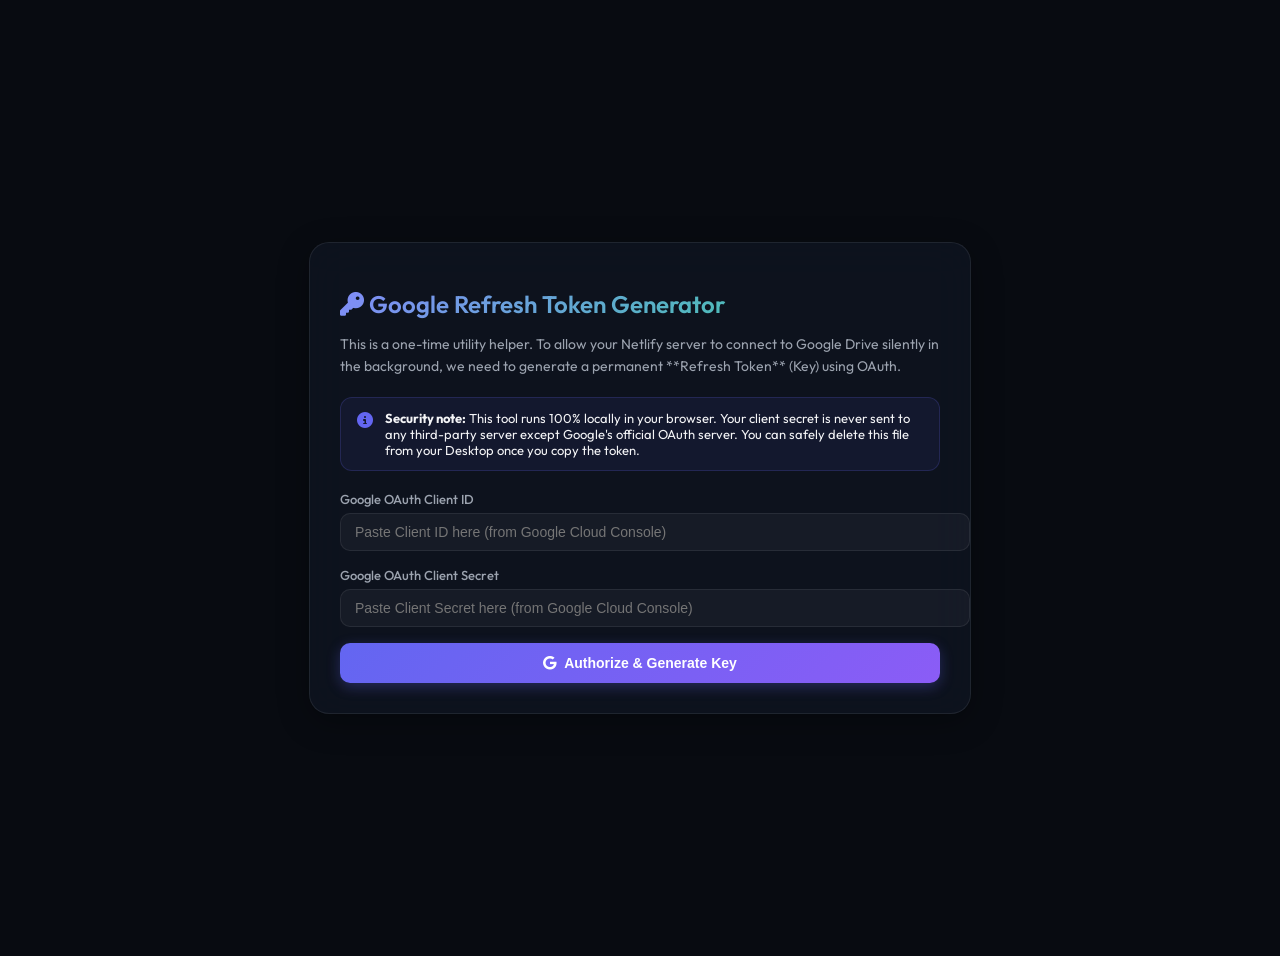
==== setup.html @ aa2fd5ef "Initial commit with serverless setup" ====
<!DOCTYPE html>
<html lang="en">
<head>
    <meta charset="UTF-8">
    <meta name="viewport" content="width=device-width, initial-scale=1.0">
    <title>Mihir's Private Cloud - Setup Helper</title>
    <link rel="preconnect" href="https://fonts.googleapis.com">
    <link rel="preconnect" href="https://fonts.gstatic.com" crossorigin>
    <link href="https://fonts.googleapis.com/css2?family=Outfit:wght@300;400;500;600;700&display=swap" rel="stylesheet">
    <link rel="stylesheet" href="https://cdnjs.cloudflare.com/ajax/libs/font-awesome/6.4.0/css/all.min.css">
    <style>
        :root {
            --bg-primary: #080B11;
            --bg-card: rgba(17, 24, 39, 0.6);
            --border-color: rgba(255, 255, 255, 0.08);
            --text-primary: #F3F4F6;
            --text-secondary: #9CA3AF;
            --accent-indigo: #6366F1;
            --accent-green: #10B981;
            --accent-red: #EF4444;
        }

        body {
            background-color: var(--bg-primary);
            color: var(--text-primary);
            font-family: 'Outfit', sans-serif;
            min-height: 100vh;
            display: flex;
            justify-content: center;
            align-items: center;
            padding: 20px;
        }

        .setup-card {
            background: var(--bg-card);
            border: 1px solid var(--border-color);
            border-radius: 20px;
            padding: 30px;
            max-width: 600px;
            width: 100%;
            box-shadow: 0 8px 32px 0 rgba(0, 0, 0, 0.3);
            backdrop-filter: blur(20px);
        }

        h1 {
            font-size: 24px;
            font-weight: 600;
            margin-bottom: 10px;
            background: linear-gradient(135deg, #818CF8, #34D399);
            -webkit-background-clip: text;
            -webkit-text-fill-color: transparent;
        }

        p {
            color: var(--text-secondary);
            font-size: 14px;
            line-height: 1.6;
            margin-bottom: 20px;
        }

        .alert-box {
            background: rgba(99, 102, 241, 0.08);
            border: 1px solid rgba(99, 102, 241, 0.2);
            padding: 12px 16px;
            border-radius: 12px;
            font-size: 13px;
            color: var(--text-primary);
            margin-bottom: 20px;
            display: flex;
            gap: 12px;
            align-items: flex-start;
        }

        .alert-box i {
            color: var(--accent-indigo);
            font-size: 16px;
            margin-top: 2px;
        }

        .form-group {
            margin-bottom: 16px;
        }

        label {
            display: block;
            font-size: 13px;
            font-weight: 500;
            color: var(--text-secondary);
            margin-bottom: 6px;
        }

        input {
            width: 100%;
            background: rgba(255, 255, 255, 0.04);
            border: 1px solid var(--border-color);
            border-radius: 10px;
            padding: 10px 14px;
            color: var(--text-primary);
            font-size: 14px;
            transition: 0.2s ease;
        }

        input:focus {
            outline: none;
            border-color: var(--accent-indigo);
            background: rgba(255, 255, 255, 0.08);
        }

        .btn {
            width: 100%;
            background: linear-gradient(135deg, var(--accent-indigo) 0%, #8B5CF6 100%);
            color: #ffffff;
            font-size: 14px;
            font-weight: 600;
            padding: 12px;
            border-radius: 10px;
            border: none;
            cursor: pointer;
            display: flex;
            align-items: center;
            justify-content: center;
            gap: 8px;
            transition: 0.2s ease;
            box-shadow: 0 4px 14px rgba(99, 102, 241, 0.3);
        }

        .btn:hover {
            transform: translateY(-2px);
            box-shadow: 0 6px 20px rgba(99, 102, 241, 0.45);
        }

        .result-box {
            margin-top: 24px;
            border-top: 1px solid rgba(255, 255, 255, 0.08);
            padding-top: 20px;
            display: none;
        }

        .result-box.active {
            display: block;
        }

        .token-container {
            background: rgba(16, 185, 129, 0.05);
            border: 1px dashed var(--accent-green);
            padding: 14px;
            border-radius: 12px;
            word-break: break-all;
            font-family: monospace;
            font-size: 13px;
            color: var(--accent-green);
            margin-top: 10px;
            user-select: all;
            position: relative;
        }

        .copy-hint {
            font-size: 11px;
            color: var(--text-secondary);
            margin-top: 6px;
        }
    </style>
    <script src="https://accounts.google.com/gsi/client"></script>
</head>
<body>
    <div class="setup-card">
        <h1><i class="fa-solid fa-key"></i> Google Refresh Token Generator</h1>
        <p>This is a one-time utility helper. To allow your Netlify server to connect to Google Drive silently in the background, we need to generate a permanent **Refresh Token** (Key) using OAuth.</p>
        
        <div class="alert-box">
            <i class="fa-solid fa-circle-info"></i>
            <div>
                <strong>Security note:</strong> This tool runs 100% locally in your browser. Your client secret is never sent to any third-party server except Google's official OAuth server. You can safely delete this file from your Desktop once you copy the token.
            </div>
        </div>

        <div class="form-group">
            <label for="clientId">Google OAuth Client ID</label>
            <input type="text" id="clientId" placeholder="Paste Client ID here (from Google Cloud Console)">
        </div>

        <div class="form-group">
            <label for="clientSecret">Google OAuth Client Secret</label>
            <input type="password" id="clientSecret" placeholder="Paste Client Secret here (from Google Cloud Console)">
        </div>

        <button class="btn" id="authBtn" onclick="startAuthFlow()">
            <i class="fa-brands fa-google"></i> Authorize & Generate Key
        </button>

        <div class="result-box" id="resultBox">
            <h3><i class="fa-solid fa-circle-check" style="color: var(--accent-green);"></i> Refresh Token Generated Successfully!</h3>
            <p>Copy the code block below and save it as your **`GD_REFRESH_TOKEN`** in the Netlify Environment Variables.</p>
            <div class="token-container" id="tokenOutput">Fetching token...</div>
            <div class="copy-hint">Double-click the green code block to select and copy the entire key.</div>
        </div>
    </div>

    <script>
        let client;

        function startAuthFlow() {
            const clientId = document.getElementById('clientId').value.trim();
            const clientSecret = document.getElementById('clientSecret').value.trim();

            if (!clientId || !clientSecret) {
                alert("Please fill in both your Google Client ID and Client Secret!");
                return;
            }

            // Initialize Google Code client to request offline access code
            client = google.accounts.oauth2.initCodeClient({
                client_id: clientId,
                scope: 'https://www.googleapis.com/auth/drive.file',
                ux_mode: 'popup',
                redirect_uri: 'postmessage', // Special Google key allowing postMessage popup exchange
                callback: async (response) => {
                    if (response.code) {
                        // We received the auth code! Now let's exchange it for the Refresh Token
                        document.getElementById('resultBox').classList.add('active');
                        document.getElementById('tokenOutput').textContent = "Exchanging code with Google for Refresh Token...";
                        
                        try {
                            const params = new URLSearchParams();
                            params.append('code', response.code);
                            params.append('client_id', clientId);
                            params.append('client_secret', clientSecret);
                            params.append('redirect_uri', 'postmessage');
                            params.append('grant_type', 'authorization_code');

                            const tokenResponse = await fetch('https://oauth2.googleapis.com/token', {
                                method: 'POST',
                                headers: { 'Content-Type': 'application/x-www-form-urlencoded' },
                                body: params.toString()
                            });

                            if (!tokenResponse.ok) {
                                const err = await tokenResponse.json();
                                throw new Error(err.error_description || err.error || "Token exchange failed");
                            }

                            const data = await tokenResponse.json();
                            
                            if (data.refresh_token) {
                                document.getElementById('tokenOutput').textContent = data.refresh_token;
                            } else {
                                document.getElementById('tokenOutput').textContent = "ERROR: Google did not return a Refresh Token. Did you forget to choose 'Offline access' or have you already authorized? Go to Google Account settings > Security > Manage Third-Party Access, remove 'Mihir Private Cloud', and try again.";
                                document.getElementById('tokenOutput').style.color = 'var(--accent-red)';
                                document.getElementById('tokenOutput').style.borderColor = 'var(--accent-red)';
                            }

                        } catch (err) {
                            console.error(err);
                            document.getElementById('tokenOutput').textContent = "ERROR: " + err.message;
                            document.getElementById('tokenOutput').style.color = 'var(--accent-red)';
                            document.getElementById('tokenOutput').style.borderColor = 'var(--accent-red)';
                        }
                    }
                },
            });

            client.requestCode();
        }
    </script>
</body>
</html>
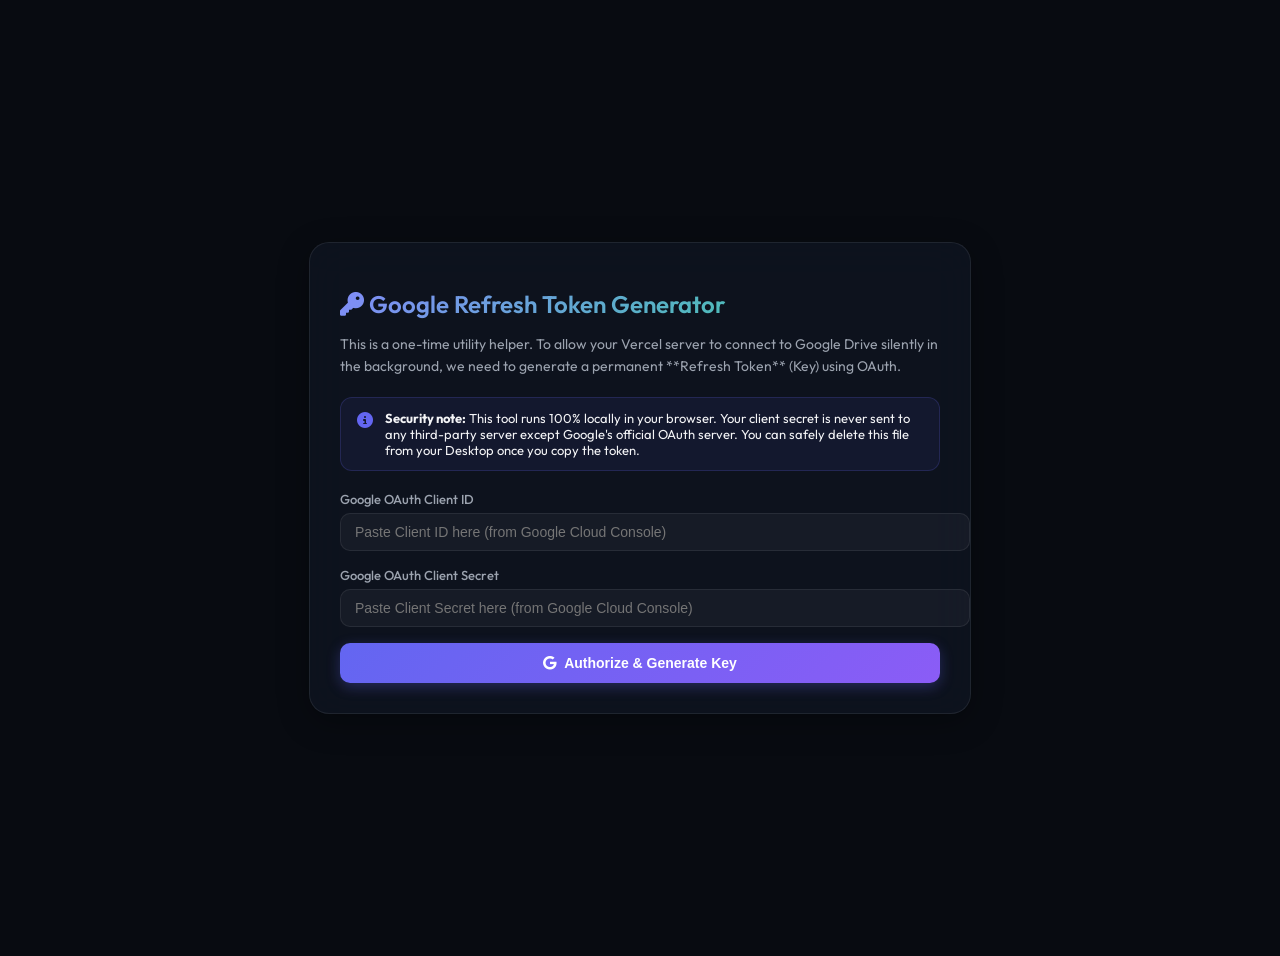
==== commit fc5e0884: "Remove all remaining references to Netlify from codebase and update README with Vercel setup" ====
--- a/setup.html
+++ b/setup.html
@@ -165,7 +165,7 @@
 <body>
     <div class="setup-card">
         <h1><i class="fa-solid fa-key"></i> Google Refresh Token Generator</h1>
-        <p>This is a one-time utility helper. To allow your Netlify server to connect to Google Drive silently in the background, we need to generate a permanent **Refresh Token** (Key) using OAuth.</p>
+        <p>This is a one-time utility helper. To allow your Vercel server to connect to Google Drive silently in the background, we need to generate a permanent **Refresh Token** (Key) using OAuth.</p>
         
         <div class="alert-box">
             <i class="fa-solid fa-circle-info"></i>
@@ -190,7 +190,7 @@
 
         <div class="result-box" id="resultBox">
             <h3><i class="fa-solid fa-circle-check" style="color: var(--accent-green);"></i> Refresh Token Generated Successfully!</h3>
-            <p>Copy the code block below and save it as your **`GD_REFRESH_TOKEN`** in the Netlify Environment Variables.</p>
+            <p>Copy the code block below and save it as your **`GD_REFRESH_TOKEN`** in the Vercel Environment Variables.</p>
             <div class="token-container" id="tokenOutput">Fetching token...</div>
             <div class="copy-hint">Double-click the green code block to select and copy the entire key.</div>
         </div>
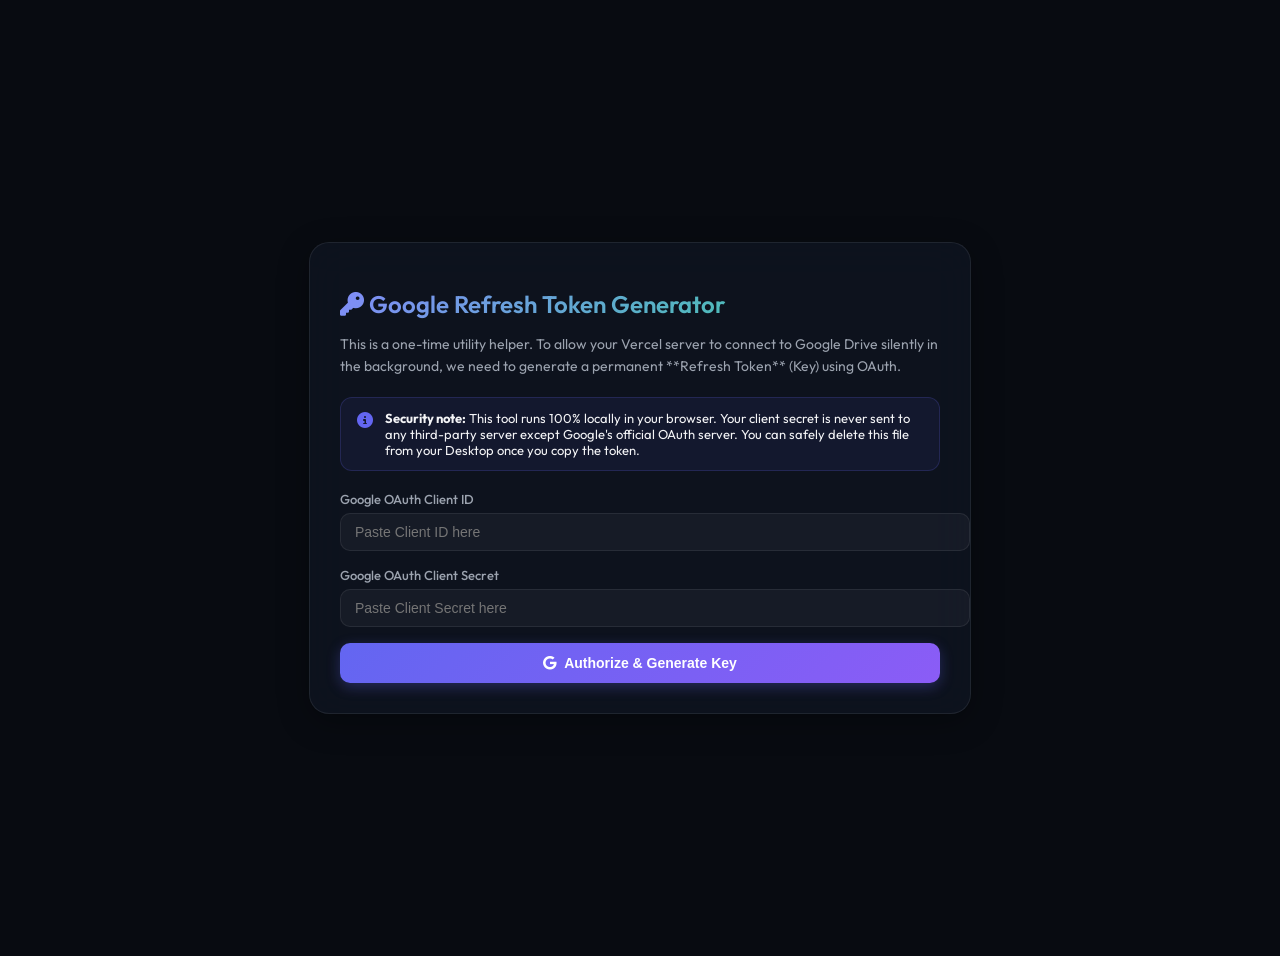
==== commit ff2a4d11: "fix: sanitize environment variables and improve OAuth error messaging" ====
--- a/setup.html
+++ b/setup.html
@@ -3,7 +3,7 @@
 <head>
     <meta charset="UTF-8">
     <meta name="viewport" content="width=device-width, initial-scale=1.0">
-    <title>Mihir's Private Cloud - Setup Helper</title>
+    <title>AURA's Private Cloud - Setup Helper</title>
     <link rel="preconnect" href="https://fonts.googleapis.com">
     <link rel="preconnect" href="https://fonts.gstatic.com" crossorigin>
     <link href="https://fonts.googleapis.com/css2?family=Outfit:wght@300;400;500;600;700&display=swap" rel="stylesheet">
@@ -176,12 +176,12 @@
 
         <div class="form-group">
             <label for="clientId">Google OAuth Client ID</label>
-            <input type="text" id="clientId" placeholder="Paste Client ID here (from Google Cloud Console)">
+            <input type="text" id="clientId" placeholder="Paste Client ID here">
         </div>
 
         <div class="form-group">
             <label for="clientSecret">Google OAuth Client Secret</label>
-            <input type="password" id="clientSecret" placeholder="Paste Client Secret here (from Google Cloud Console)">
+            <input type="password" id="clientSecret" placeholder="Paste Client Secret here">
         </div>
 
         <button class="btn" id="authBtn" onclick="startAuthFlow()">
@@ -191,12 +191,23 @@
         <div class="result-box" id="resultBox">
             <h3><i class="fa-solid fa-circle-check" style="color: var(--accent-green);"></i> Refresh Token Generated Successfully!</h3>
             <p>Copy the code block below and save it as your **`GD_REFRESH_TOKEN`** in the Vercel Environment Variables.</p>
-            <div class="token-container" id="tokenOutput">Fetching token...</div>
-            <div class="copy-hint">Double-click the green code block to select and copy the entire key.</div>
+            <div class="token-container" id="tokenOutput" onclick="copyToken()" title="Click to copy">Fetching token...</div>
+            <button class="btn" style="margin-top: 12px; background: #10B981;" onclick="copyToken()">
+                <i class="fa-solid fa-copy"></i> Click to Copy New Refresh Token
+            </button>
         </div>
     </div>
 
-    <script>
+        <script>
+        function copyToken() {
+            const el = document.getElementById('tokenOutput');
+            const txt = el.textContent.trim();
+            if (txt && !txt.startsWith('ERROR') && !txt.startsWith('Fetching') && !txt.startsWith('Exchanging')) {
+                navigator.clipboard.writeText(txt).then(() => {
+                    alert('Copied to clipboard!');
+                });
+            }
+        }
         let client;
 
         function startAuthFlow() {
@@ -211,8 +222,9 @@
             // Initialize Google Code client to request offline access code
             client = google.accounts.oauth2.initCodeClient({
                 client_id: clientId,
-                scope: 'https://www.googleapis.com/auth/drive.file',
+                scope: 'https://www.googleapis.com/auth/drive',
                 ux_mode: 'popup',
+                prompt: 'consent', // Ensures Google always forces consent dialog to return a valid long-lived Refresh Token
                 redirect_uri: 'postmessage', // Special Google key allowing postMessage popup exchange
                 callback: async (response) => {
                     if (response.code) {
@@ -244,7 +256,7 @@
                             if (data.refresh_token) {
                                 document.getElementById('tokenOutput').textContent = data.refresh_token;
                             } else {
-                                document.getElementById('tokenOutput').textContent = "ERROR: Google did not return a Refresh Token. Did you forget to choose 'Offline access' or have you already authorized? Go to Google Account settings > Security > Manage Third-Party Access, remove 'Mihir Private Cloud', and try again.";
+                                document.getElementById('tokenOutput').textContent = "ERROR: Google did not return a Refresh Token. Did you forget to choose 'Offline access' or have you already authorized? Go to Google Account settings > Security > Manage Third-Party Access, remove 'AURA Private Cloud', and try again.";
                                 document.getElementById('tokenOutput').style.color = 'var(--accent-red)';
                                 document.getElementById('tokenOutput').style.borderColor = 'var(--accent-red)';
                             }
